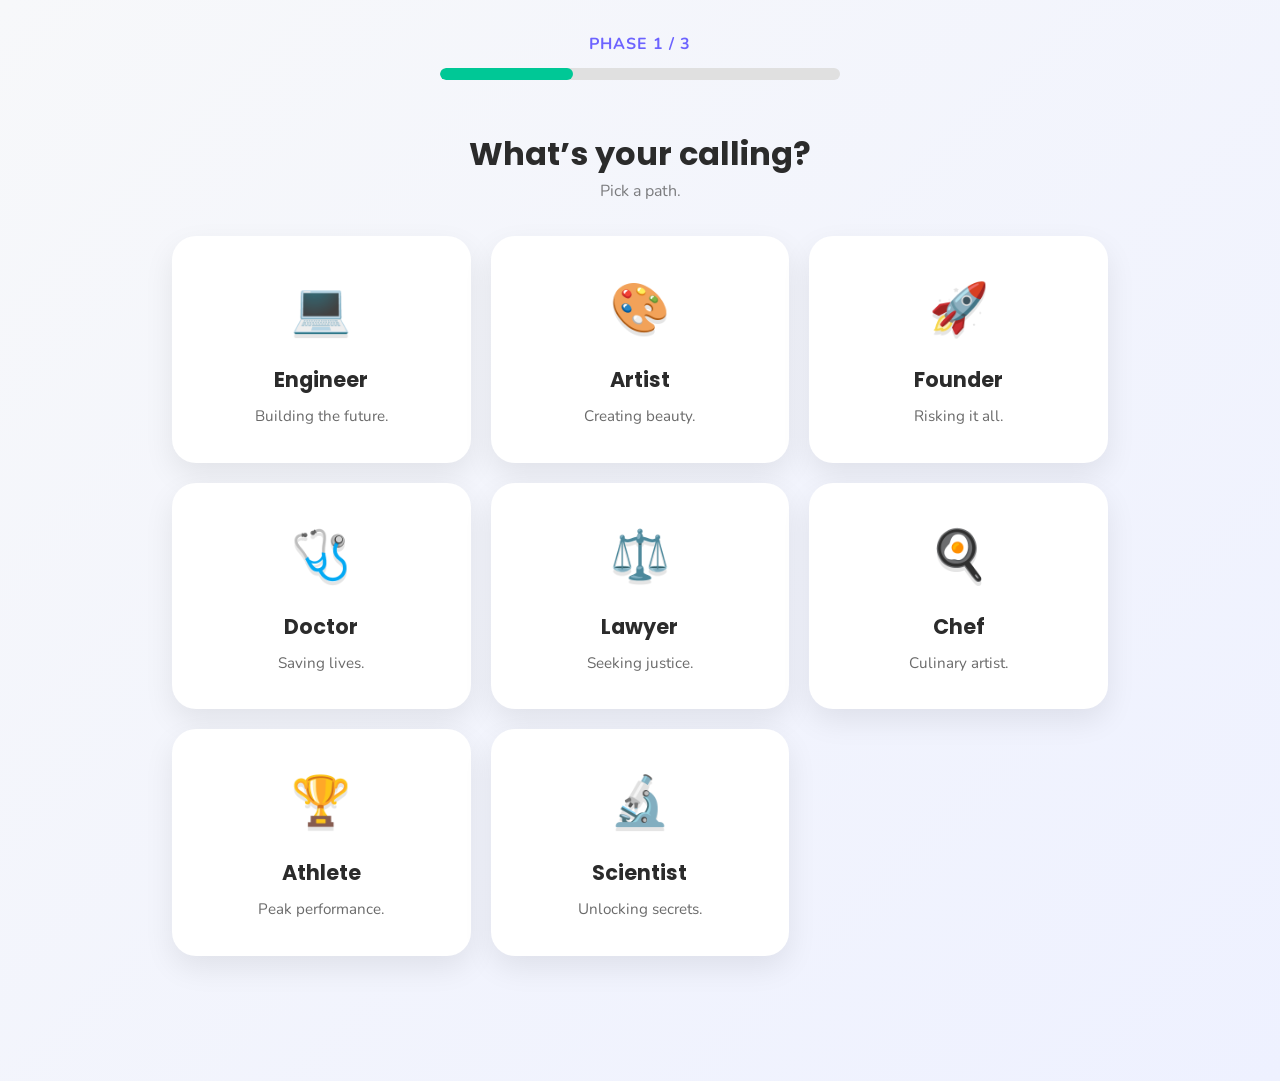
==== simulate.html @ 82271f2c "Initial commit: Alternate Life Simulator (Cartoon Edition)" ====
<!DOCTYPE html>
<html lang="en">

<head>
    <meta charset="UTF-8">
    <meta name="viewport" content="width=device-width, initial-scale=1.0">
    <title>Alternate Life - Simulation</title>
    <link rel="stylesheet" href="css/style.css">
    <link
        href="https://fonts.googleapis.com/css2?family=Nunito:wght@400;600;700&family=Poppins:wght@600;800&display=swap"
        rel="stylesheet">
</head>

<body>
    <main class="container">

        <!-- Progress Bar -->
        <div class="progress-container fade-in">
            <span style="font-weight: 700; color: var(--primary); letter-spacing: 1px;">PHASE <span
                    id="currentStepNum">1</span> / 3</span>
            <div class="progress-bar-wrapper">
                <div class="progress-bar" id="progressBar"></div>
            </div>
        </div>

        <!-- Step 1: Career (Formerly Step 2) -->
        <div class="step active" id="step1" data-step="1">
            <div style="text-align: center; margin-bottom: 2rem;">
                <h2 style="font-size: 2rem;">What’s your calling?</h2>
                <p style="opacity: 0.6;">Pick a path.</p>
            </div>
            <div class="cards-grid" id="careerOptions">
                <div class="card" data-value="Engineer">
                    <div class="card-icon">💻</div>
                    <h3 class="card-title">Engineer</h3>
                    <p class="card-desc">Building the future.</p>
                </div>
                <div class="card" data-value="Artist">
                    <div class="card-icon">🎨</div>
                    <h3 class="card-title">Artist</h3>
                    <p class="card-desc">Creating beauty.</p>
                </div>
                <div class="card" data-value="Entrepreneur">
                    <div class="card-icon">🚀</div>
                    <h3 class="card-title">Founder</h3>
                    <p class="card-desc">Risking it all.</p>
                </div>
                <div class="card" data-value="Doctor">
                    <div class="card-icon">🩺</div>
                    <h3 class="card-title">Doctor</h3>
                    <p class="card-desc">Saving lives.</p>
                </div>
                <div class="card" data-value="Lawyer">
                    <div class="card-icon">⚖️</div>
                    <h3 class="card-title">Lawyer</h3>
                    <p class="card-desc">Seeking justice.</p>
                </div>
                <div class="card" data-value="Chef">
                    <div class="card-icon">🍳</div>
                    <h3 class="card-title">Chef</h3>
                    <p class="card-desc">Culinary artist.</p>
                </div>
                <div class="card" data-value="Athlete">
                    <div class="card-icon">🏆</div>
                    <h3 class="card-title">Athlete</h3>
                    <p class="card-desc">Peak performance.</p>
                </div>
                <div class="card" data-value="Scientist">
                    <div class="card-icon">🔬</div>
                    <h3 class="card-title">Scientist</h3>
                    <p class="card-desc">Unlocking secrets.</p>
                </div>
            </div>
        </div>

        <!-- Step 2: Personality (Formerly Step 3) -->
        <div class="step" id="step2" data-step="2">
            <div style="text-align: center; margin-bottom: 2rem;">
                <h2 style="font-size: 2rem;">Your vibe?</h2>
            </div>
            <div class="cards-grid" id="personalityOptions">
                <div class="card" data-value="Introvert">
                    <div class="card-icon">🌑</div>
                    <h3 class="card-title">Quiet</h3>
                    <p class="card-desc">Deep thinker.</p>
                </div>
                <div class="card" data-value="Ambivert">
                    <div class="card-icon">🌗</div>
                    <h3 class="card-title">Balanced</h3>
                    <p class="card-desc">Adaptable.</p>
                </div>
                <div class="card" data-value="Extrovert">
                    <div class="card-icon">🌕</div>
                    <h3 class="card-title">Social</h3>
                    <p class="card-desc">Life of the party.</p>
                </div>
            </div>
        </div>

        <!-- Step 3: Risk Level (Formerly Step 4) -->
        <div class="step" id="step3" data-step="3">
            <div style="text-align: center; margin-bottom: 2rem;">
                <h2 style="font-size: 2rem;">How risky?</h2>
            </div>
            <div class="cards-grid" id="riskOptions">
                <div class="card" data-value="Safe">
                    <div class="card-icon">🛡️</div>
                    <h3 class="card-title">Safe</h3>
                    <p class="card-desc">Slow & steady.</p>
                </div>
                <div class="card" data-value="Balanced">
                    <div class="card-icon">⚖️</div>
                    <h3 class="card-title">Measured</h3>
                    <p class="card-desc">Calculated.</p>
                </div>
                <div class="card" data-value="High">
                    <div class="card-icon">🎲</div>
                    <h3 class="card-title">Wild</h3>
                    <p class="card-desc">All or nothing.</p>
                </div>
            </div>
        </div>

        <!-- Navigation -->
        <div class="next-btn-container" id="nextContainer"
            style="text-align: center; margin-top: 2rem; opacity: 0; pointer-events: none; transition: all 0.3s ease;">
            <button id="nextBtn" style="font-size: 1.2rem; padding: 1rem 3rem;">Confirm Choice ✨</button>
        </div>

    </main>

    <!-- Scripts loaded in order -->
    <script src="js/data.js"></script>
    <script src="js/engine.js"></script>
    <script src="js/ui.js"></script>
</body>

</html>
---- css/style.css ----
/* Cartoon Theme Variables */
:root {
    --bg-gradient: linear-gradient(135deg, #f7f8fa, #eef1ff);
    --primary: #6C63FF;
    --secondary: #FFB703;
    --accent: #00C896;
    --text-color: #2B2B2B;
    --card-bg: #FFFFFF;

    --font-heading: 'Poppins', sans-serif;
    --font-body: 'Nunito', sans-serif;

    --shadow-soft: 0 12px 30px rgba(0, 0, 0, 0.08);
    --radius-round: 24px;
    --radius-pill: 999px;
}

/* Reset & Base */
* {
    margin: 0;
    padding: 0;
    box-sizing: border-box;
}

body {
    background: var(--bg-gradient);
    color: var(--text-color);
    font-family: var(--font-body);
    overflow-x: hidden;
    line-height: 1.6;
    min-height: 100vh;
}

h1,
h2,
h3,
h4 {
    font-family: var(--font-heading);
    font-weight: 700;
    color: var(--text-color);
}

a {
    text-decoration: none;
    color: inherit;
}

/* Container */
.container {
    max-width: 1000px;
    margin: 0 auto;
    padding: 2rem;
    min-height: 100vh;
    display: flex;
    flex-direction: column;
    justify-content: center;
    position: relative;
}

/* Typography Utilities */
.text-primary {
    color: var(--primary);
}

.text-secondary {
    color: var(--secondary);
}

.text-accent {
    color: var(--accent);
}

/* Bouncy Buttons */
button,
.btn-primary {
    background: var(--primary);
    color: white;
    border: none;
    border-radius: var(--radius-pill);
    padding: 14px 28px;
    font-family: var(--font-heading);
    font-weight: 600;
    font-size: 1rem;
    cursor: pointer;
    box-shadow: 0 4px 15px rgba(108, 99, 255, 0.3);
    transition: transform 0.2s cubic-bezier(0.175, 0.885, 0.32, 1.275);
    display: inline-block;
    text-align: center;
}

button:hover,
.btn-primary:hover {
    transform: translateY(-3px) scale(1.05);
    background: var(--primary);
    /* Keep consistent */
    color: white;
}

button:active,
.btn-primary:active {
    transform: scale(0.95);
}

/* Cartoon Card */
.card {
    background: var(--card-bg);
    border-radius: var(--radius-round);
    padding: 2rem;
    box-shadow: var(--shadow-soft);
    border: 2px solid transparent;
    /* Prepare for border */
    transition: transform 0.3s ease, border-color 0.3s ease;
    cursor: pointer;
    display: flex;
    flex-direction: column;
    align-items: center;
    text-align: center;
    height: 100%;
}

.card:hover {
    transform: translateY(-6px) scale(1.02);
    border-color: var(--secondary);
}

.card.selected {
    border-color: var(--primary);
    background: #F4F3FF;
    /* Light purple tint */
    transform: scale(0.98);
}

.card-icon {
    font-size: 3rem;
    margin-bottom: 1rem;
    filter: drop-shadow(0 4px 0px rgba(0, 0, 0, 0.1));
}

.card-title {
    margin-bottom: 0.5rem;
    font-size: 1.3rem;
}

.card-desc {
    font-size: 0.95rem;
    opacity: 0.7;
}

/* Form Styles */
input[type="text"],
select {
    width: 100%;
    padding: 16px;
    margin-bottom: 1rem;
    border: 2px solid #E0E0E0;
    border-radius: 16px;
    font-family: var(--font-body);
    font-size: 1rem;
    transition: all 0.3s;
    background: #FAFAFA;
    appearance: none;
    /* Remove default arrow */
    background-image: url("data:image/svg+xml;charset=UTF-8,%3csvg xmlns='http://www.w3.org/2000/svg' viewBox='0 0 24 24' fill='none' stroke='%236C63FF' stroke-width='2' stroke-linecap='round' stroke-linejoin='round'%3e%3cpolyline points='6 9 12 15 18 9'%3e%3c/polyline%3e%3c/svg%3e");
    background-repeat: no-repeat;
    background-position: right 1rem center;
    background-size: 1em;
}

input[type="text"]:focus,
select:focus {
    outline: none;
    border-color: var(--primary);
    background-color: white;
    box-shadow: 0 0 0 4px rgba(108, 99, 255, 0.1);
}

/* Progress Bar */
.progress-container {
    margin-bottom: 3rem;
    text-align: center;
}

.progress-bar-wrapper {
    height: 12px;
    background: #E0E0E0;
    border-radius: var(--radius-pill);
    overflow: hidden;
    margin-top: 10px;
    max-width: 400px;
    margin-left: auto;
    margin-right: auto;
}

.progress-bar {
    height: 100%;
    background: var(--accent);
    width: 0%;
    transition: width 0.5s cubic-bezier(0.175, 0.885, 0.32, 1.275);
    border-radius: var(--radius-pill);
}

/* Timeline - Speech Bubble Style */
.timeline-container {
    max-width: 700px;
    margin: 4rem auto;
    position: relative;
    padding-left: 2rem;
    border-left: 4px dashed rgba(108, 99, 255, 0.3);
}

.timeline-event {
    margin-bottom: 3rem;
    position: relative;
    opacity: 0;
    transform: translateX(-20px);
    transition: all 0.6s cubic-bezier(0.34, 1.56, 0.64, 1);
}

.timeline-event.visible {
    opacity: 1;
    transform: translateX(0);
}

.event-marker {
    position: absolute;
    left: -2.6rem;
    /* Adjust to sit on line */
    top: 20px;
    width: 20px;
    height: 20px;
    background: var(--secondary);
    border: 4px solid white;
    border-radius: 50%;
    box-shadow: 0 0 0 2px var(--secondary);
    z-index: 2;
}

.event-content {
    background: white;
    padding: 1.5rem 2rem;
    border-radius: 20px;
    border-bottom-left-radius: 4px;
    /* Speech bubble effect */
    box-shadow: var(--shadow-soft);
    position: relative;
}

.event-age {
    background: var(--primary);
    color: white;
    padding: 4px 10px;
    border-radius: 10px;
    font-size: 0.8rem;
    font-weight: 700;
    display: inline-block;
    margin-bottom: 0.8rem;
}

.event-text {
    font-size: 1.1rem;
    color: var(--text-color);
}

/* Animations */
.fade-in {
    animation: fadeInUp 0.8s ease forwards;
    opacity: 0;
}

.delay-1 {
    animation-delay: 0.2s;
}

.delay-2 {
    animation-delay: 0.4s;
}

@keyframes fadeInUp {
    from {
        opacity: 0;
        transform: translateY(20px);
    }

    to {
        opacity: 1;
        transform: translateY(0);
    }
}

/* Footer Privacy */
.privacy-note {
    text-align: center;
    font-size: 0.8rem;
    opacity: 0.5;
    margin-top: 4rem;
}

/* Grid Layouts matches old one but styled differently by generic .card rules */
.cards-grid {
    display: grid;
    grid-template-columns: repeat(auto-fit, minmax(220px, 1fr));
    gap: 20px;
    margin-top: 2rem;
}

.step {
    display: none;
}

.step.active {
    display: block;
    animation: popIn 0.5s cubic-bezier(0.175, 0.885, 0.32, 1.275) forwards;
}

@keyframes popIn {
    from {
        opacity: 0;
        transform: scale(0.9);
    }

    to {
        opacity: 1;
        transform: scale(1);
    }
}
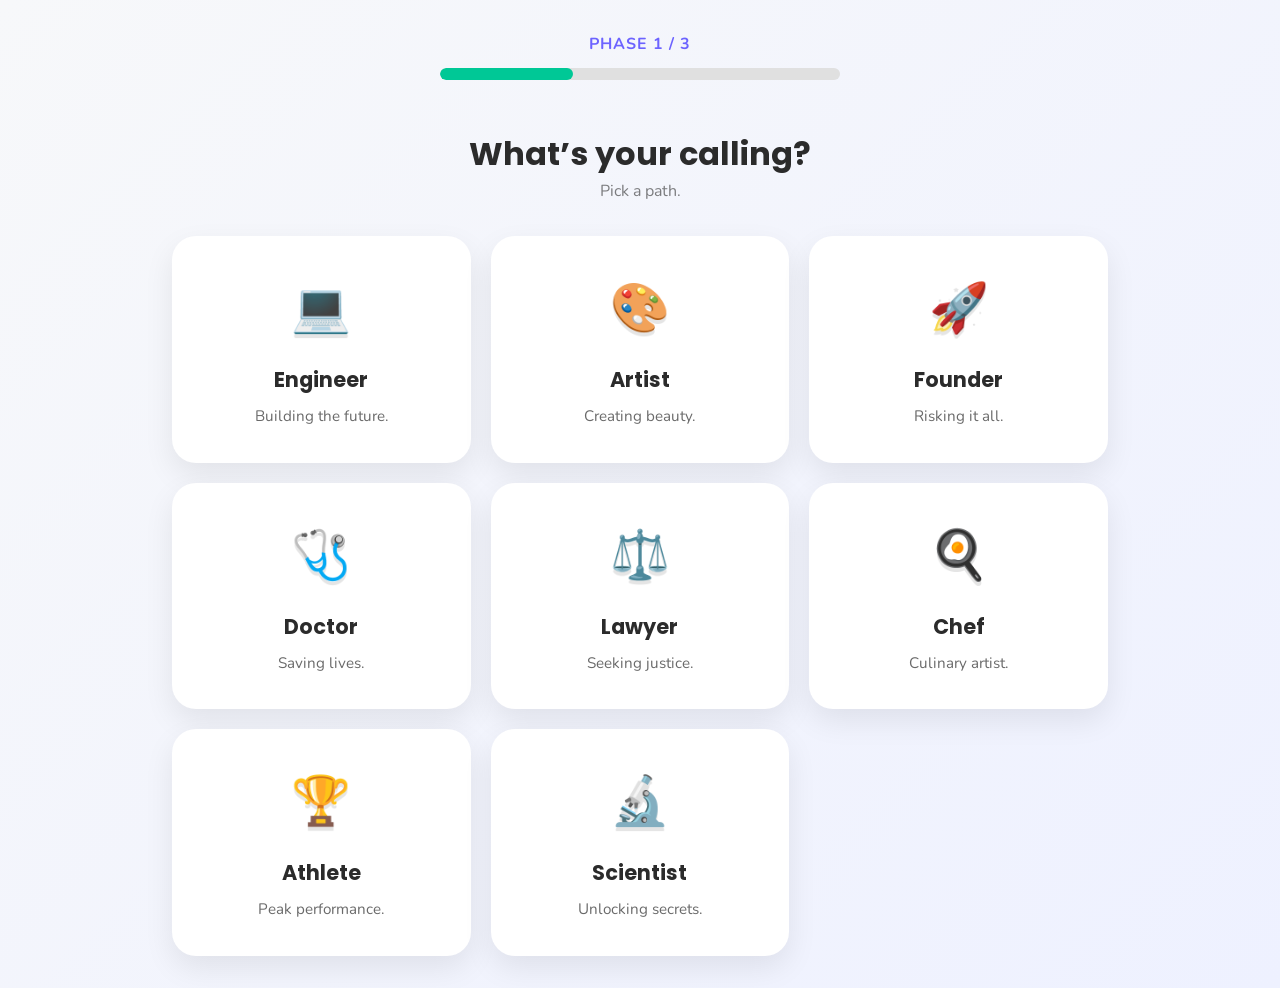
==== commit 901cb50b: "Feature: Auto-advance simulation steps & Mobile Polish" ====
--- a/simulate.html
+++ b/simulate.html
@@ -121,11 +121,11 @@
             </div>
         </div>
 
-        <!-- Navigation -->
-        <div class="next-btn-container" id="nextContainer"
+        <!-- Navigation (Removed for Auto-Advance) -->
+        <!-- <div class="next-btn-container" id="nextContainer"
             style="text-align: center; margin-top: 2rem; opacity: 0; pointer-events: none; transition: all 0.3s ease;">
             <button id="nextBtn" style="font-size: 1.2rem; padding: 1rem 3rem;">Confirm Choice ✨</button>
-        </div>
+        </div> -->
 
     </main>
 
